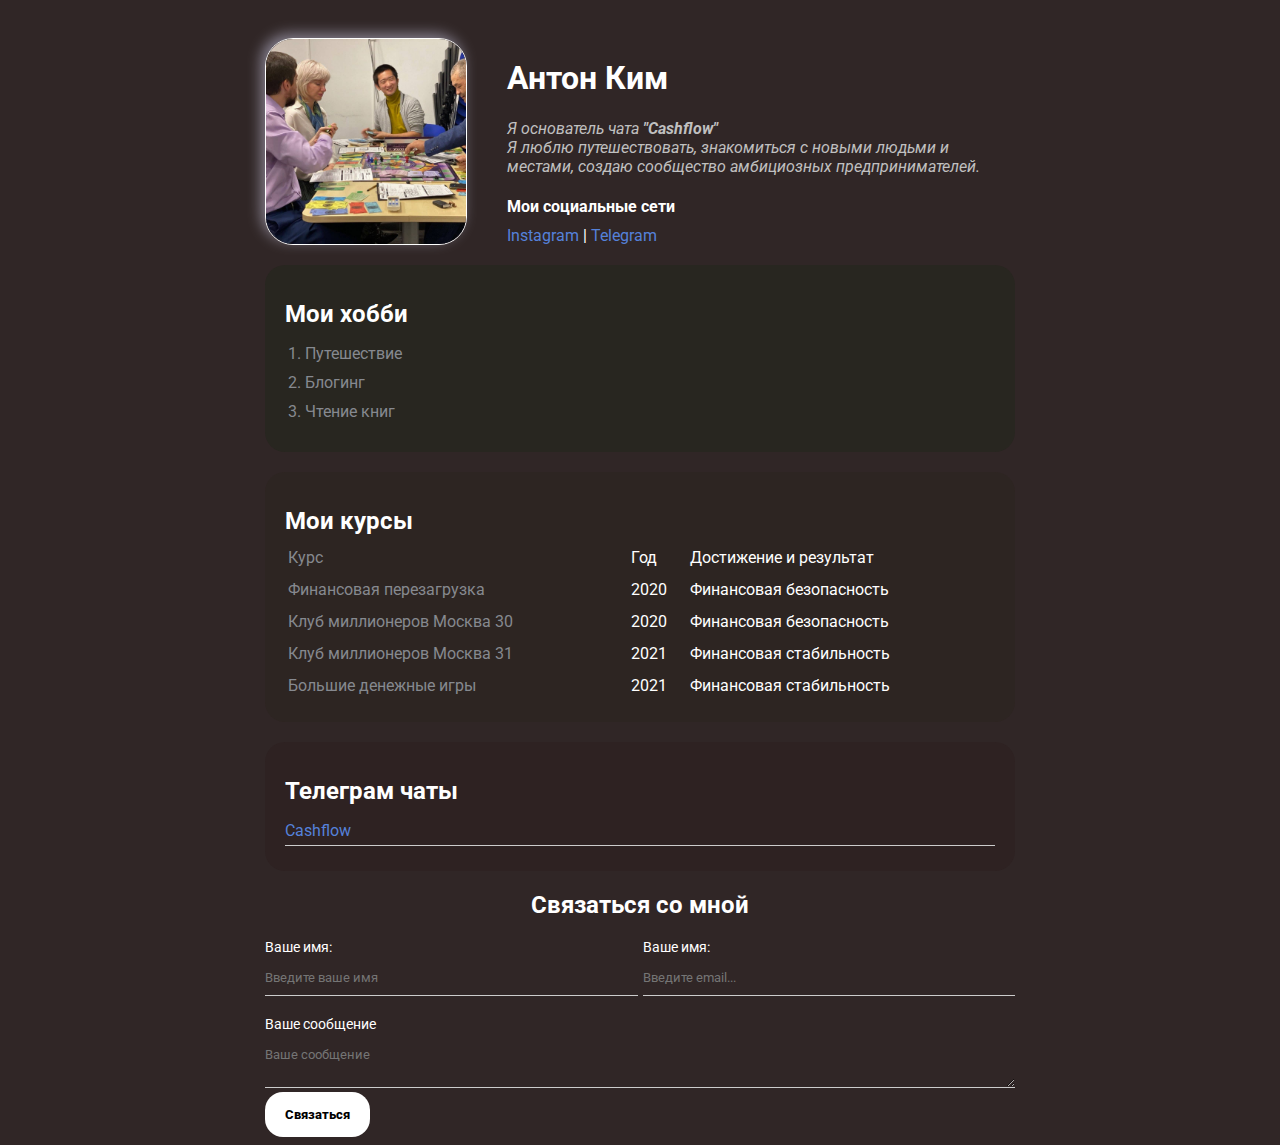
==== index.html @ 63b90139 "finish project" ====
<!DOCTYPE html>
<html>
  <head>
    <meta charset="UTF-8" />
    <title>Anton Kim</title>
    <link rel="stylesheet" href="style.css" />
    <style>
      @import url("https://fonts.googleapis.com/css2?family=Roboto&display=swap");
    </style>
  </head>
  <body>
    <div class="container">
      <div class="info">
        <img
          src="positive.jpg"
          width="200"
          alt="здесь мое фото"
          class="avatar"
        />
        <div class="info-text">
          <h1>Антон Ким</h1>
          <p>Я основатель чата&nbsp<strong>"Cashflow"</strong></p>
          <p>
            Я люблю путешествовать, знакомиться с новыми людьми и местами, создаю сообщество
            амбициозных предпринимателей.
          </p>
          <h4>Мои социальные сети</h4>
          <a href="https://www.instagram.com/ant.imp/" target="_blank"
            >Instagram</a
          >
          |
          <a href="https://t.me/akimimp" target="_blank">Telegram</a>
        </div>
      </div>

      <div class="card bg-green">
        <h2>Мои хобби</h2>
        <ol class="list">
          <li>Путешествие</li>
          <li>Блогинг</li>
          <li>Чтение книг</li>
        </ol>
      </div>

      <div class="card bg-yellow">
        <h2>Мои курсы</h2>
        <table class="table">
          <tr>
            <td>Курс</td>
            <td>Год</td>
            <td>Достижение и результат</td>
          </tr>
          <tr>
            <td>Финансовая перезагрузка</td>
            <td>2020</td>
            <td>Финансовая безопасность</td>
          </tr>
          <tr>
            <td>Клуб миллионеров Москва 30</td>
            <td>2020</td>
            <td>Финансовая безопасность</td>
          </tr>
          <tr>
            <td>Клуб миллионеров Москва 31</td>
            <td>2021</td>
            <td>Финансовая стабильность</td>
          </tr>
          <tr>
            <td>Большие денежные игры</td>
            <td>2021</td>
            <td>Финансовая стабильность</td>
          </tr>
        </table>
      </div>

      <div class="card bg-red">
        <h2>Телеграм чаты</h2>
        <ul class="link-list">
          <li><a href="telegram.html" target="_blank">Cashflow</a></li>
        </ul>
      </div>

      <div class="contact">
        <h2>Связаться со мной</h2>
        <form action="/">
          <div class="row">
            <div class="form-group">
              <label for="name">Ваше имя:</label>
              <input type="text" id="name" placeholder="Введите ваше имя" />
            </div>

            <div class="form-group">
              <label for="email">Ваше имя:</label>
              <input type="email" id="email" placeholder="Введите email..." />
            </div>
          </div>

          <div class="form-group">
            <label for="text">Ваше сообщение</label>
            <textarea id="text" cols="15" rows="2" placeholder="Ваше сообщение"></textarea>
          </div>

          <input type="submit" value="Связаться" class="btn" />
        </form>
      </div>
    </h>
  </body>
</html>
---- style.css ----
/* * {
  padding: 0;
  margin: 0;
} */

body {
  background-color: #302626;
  color: #fff;

  /* font-size: 16px;
  font-weight: normal;
  font-family: "Roboto", sans-serif; */

  font: normal 16px "Roboto", sans-serif;

  /* font-family: "Segoe UI", Tahoma, Geneva, Verdana, sans-serif; */
}

a {
  color: #5581da;
  text-decoration: none;
}

a:hover {
  text-decoration: underline;
}

a:active {
  color: blue;
}

a:visited {
  color: grey;
}

.avatar {
  width: 200px;
  border: 1px solid #fff;
  border-radius: 28px;
  padding: 0;
  box-shadow: -4px -4px 14px #86808f;
}

.info {
  display: flex;
  margin-bottom: 20px;
}

@media (max-width: 700px) {
  .info {
    text-align: center;
    display: block;
  }
}

.info-text {
  margin-left: 40px;
}
.info-text h4 {
  margin-bottom: 10px;
}

.info p {
  color: silver;
  margin: 0;
  font-style: italic;
  font-weight: normal;
  text-decoration: none;
  /*text-transform: capitalize; 
  letter-spacing: 2px;
  word-spacing: 40px;*/
}

.container {
  max-width: 750px;
  margin: auto;
  padding-top: 30px;
}

/* Box Model */
/*.social {
  background: green;
  padding: 15px;
  margin: 5px;

  border: 5px solid red;
  border-bottom-style: dotted;
  border-top-width: 15px;
  border-right-color: blue;
}*/

/*.box-model > div {
  float: left;
  background: #000;
  height: 200px;
  border: 4px solid red;
  width: 25%;
  box-sizing: border-box;
}*/

.bg-yellow {
  background: #221d0721;
}

.bg-green {
  background: #0525082d;
}

.bg-red {
  background: #2006061e;
}

.card {
  padding: 15px 20px;
  margin-bottom: 20px;
  border-radius: 20px;
}

.card h2 {
  margin-bottom: 10px;
}

.list {
  padding: 0 20px;
}

.list li {
  color: #86898f;
  margin-bottom: 10px;
}

.table {
  width: 100%;
}

.table td {
  padding-bottom: 10px;
}

.table td:nth-child(1) {
  color: #86898f;
}

/*.table tr:nth-child(odd) {
  background: red;
}*/

.link-list {
  list-style: none;
  padding: 0;
}

.link-list {
  margin-bottom: 10px;
  padding-bottom: 5px;
  border-bottom: 1px solid #ccc;
}

.contact h2 {
  text-align: center;
}

.form-group label {
  display: block;
  font-size: 14px;
  color: #fff;
}

.form-group input,
.form-group textarea {
  width: 100%;
  box-sizing: border-box;
  border: none;
  background: transparent;
  border-bottom: 1px solid #ccc;
  color: #fff;
  padding: 15px 0 10px;
  outline: none;
  font-family: inherit;
}

.row {
  display: flex;
  margin-bottom: 20px;
}

.row > .form-group {
  width: 50%;
}

.row > .form-group:last-child {
  margin-left: 5px;
  margin-right: 0;
}

.btn {
  background: #fff;
  padding: 15px 20px;
  color: #000;
  border: none;
  border-radius: 18px;
  font-family: inherit;
  cursor: pointer;
  font-weight: 800;
}

.btn:hover {
  opacity: 0.9;
}
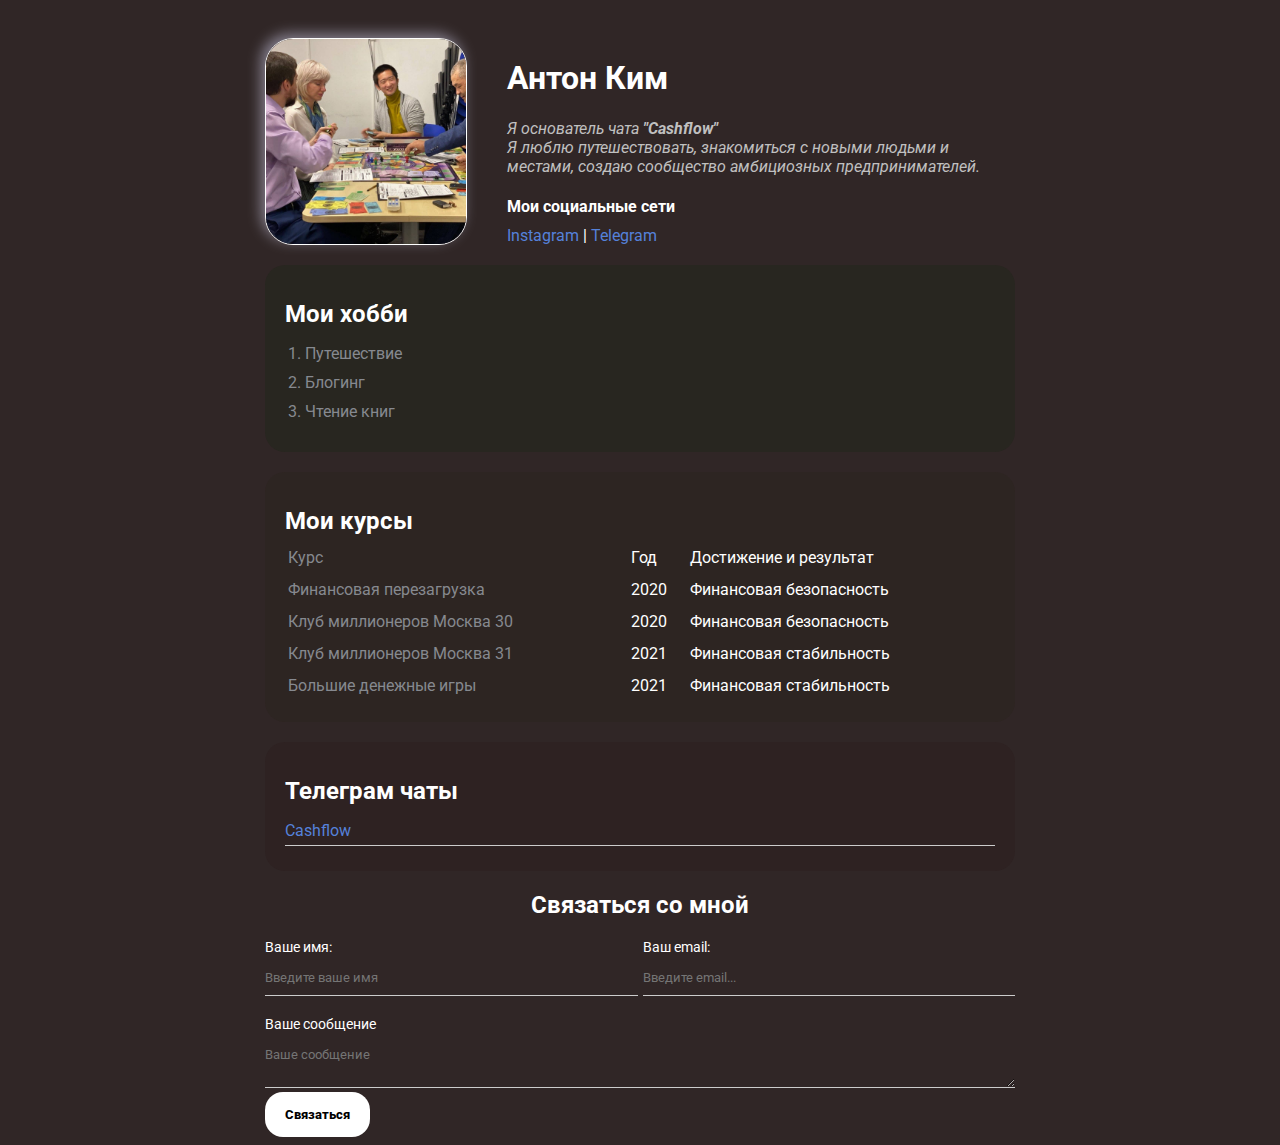
==== commit 82d19c7e: "some changes" ====
--- a/index.html
+++ b/index.html
@@ -21,8 +21,8 @@
           <h1>Антон Ким</h1>
           <p>Я основатель чата&nbsp<strong>"Cashflow"</strong></p>
           <p>
-            Я люблю путешествовать, знакомиться с новыми людьми и местами, создаю сообщество
-            амбициозных предпринимателей.
+            Я люблю путешествовать, знакомиться с новыми людьми и местами,
+            создаю сообщество амбициозных предпринимателей.
           </p>
           <h4>Мои социальные сети</h4>
           <a href="https://www.instagram.com/ant.imp/" target="_blank"
@@ -82,27 +82,42 @@
 
       <div class="contact">
         <h2>Связаться со мной</h2>
-        <form action="/">
+        <form action="send.php" method="post">
           <div class="row">
             <div class="form-group">
               <label for="name">Ваше имя:</label>
-              <input type="text" id="name" placeholder="Введите ваше имя" />
+              <input
+                type="text"
+                id="name"
+                placeholder="Введите ваше имя"
+                required
+              />
             </div>
 
             <div class="form-group">
-              <label for="email">Ваше имя:</label>
-              <input type="email" id="email" placeholder="Введите email..." />
+              <label for="email">Ваш email:</label>
+              <input
+                type="email"
+                id="email"
+                placeholder="Введите email..."
+                required
+              />
             </div>
           </div>
 
           <div class="form-group">
             <label for="text">Ваше сообщение</label>
-            <textarea id="text" cols="15" rows="2" placeholder="Ваше сообщение"></textarea>
+            <textarea
+              id="text"
+              cols="15"
+              rows="2"
+              placeholder="Ваше сообщение"
+            ></textarea>
           </div>
 
           <input type="submit" value="Связаться" class="btn" />
         </form>
       </div>
-    </h>
+    </div>
   </body>
 </html>
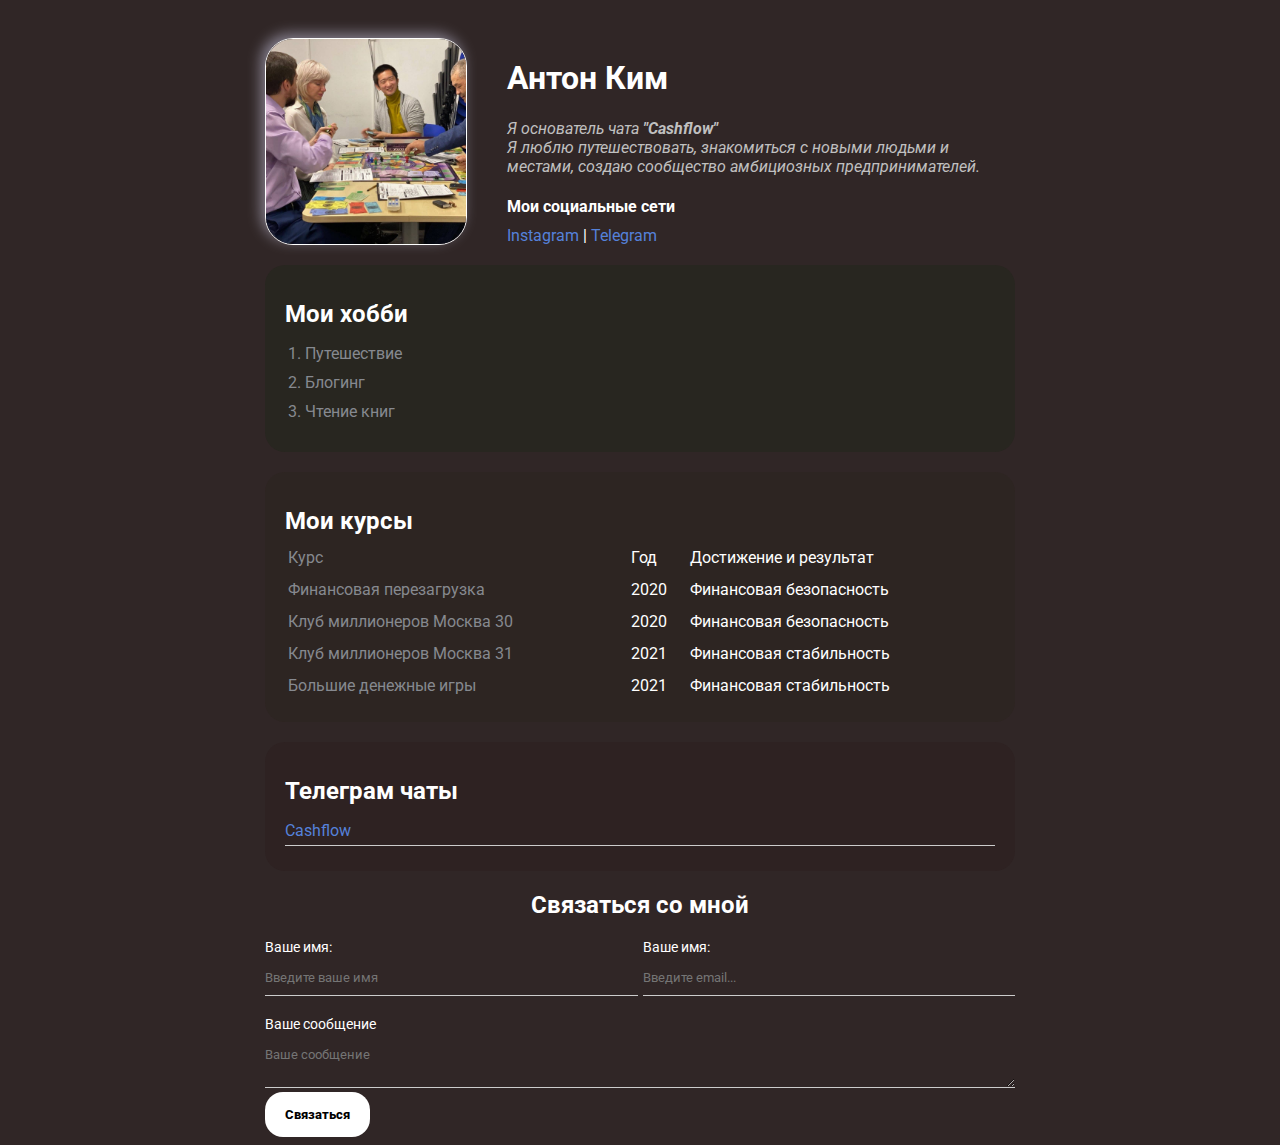
==== commit 5e7a0e12: "back" ====
--- a/index.html
+++ b/index.html
@@ -21,8 +21,8 @@
           <h1>Антон Ким</h1>
           <p>Я основатель чата&nbsp<strong>"Cashflow"</strong></p>
           <p>
-            Я люблю путешествовать, знакомиться с новыми людьми и местами,
-            создаю сообщество амбициозных предпринимателей.
+            Я люблю путешествовать, знакомиться с новыми людьми и местами, создаю сообщество
+            амбициозных предпринимателей.
           </p>
           <h4>Мои социальные сети</h4>
           <a href="https://www.instagram.com/ant.imp/" target="_blank"
@@ -82,42 +82,27 @@
 
       <div class="contact">
         <h2>Связаться со мной</h2>
-        <form action="send.php" method="post">
+        <form action="/">
           <div class="row">
             <div class="form-group">
               <label for="name">Ваше имя:</label>
-              <input
-                type="text"
-                id="name"
-                placeholder="Введите ваше имя"
-                required
-              />
+              <input type="text" id="name" placeholder="Введите ваше имя" />
             </div>
 
             <div class="form-group">
-              <label for="email">Ваш email:</label>
-              <input
-                type="email"
-                id="email"
-                placeholder="Введите email..."
-                required
-              />
+              <label for="email">Ваше имя:</label>
+              <input type="email" id="email" placeholder="Введите email..." />
             </div>
           </div>
 
           <div class="form-group">
             <label for="text">Ваше сообщение</label>
-            <textarea
-              id="text"
-              cols="15"
-              rows="2"
-              placeholder="Ваше сообщение"
-            ></textarea>
+            <textarea id="text" cols="15" rows="2" placeholder="Ваше сообщение"></textarea>
           </div>
 
           <input type="submit" value="Связаться" class="btn" />
         </form>
       </div>
-    </div>
+    </h>
   </body>
 </html>
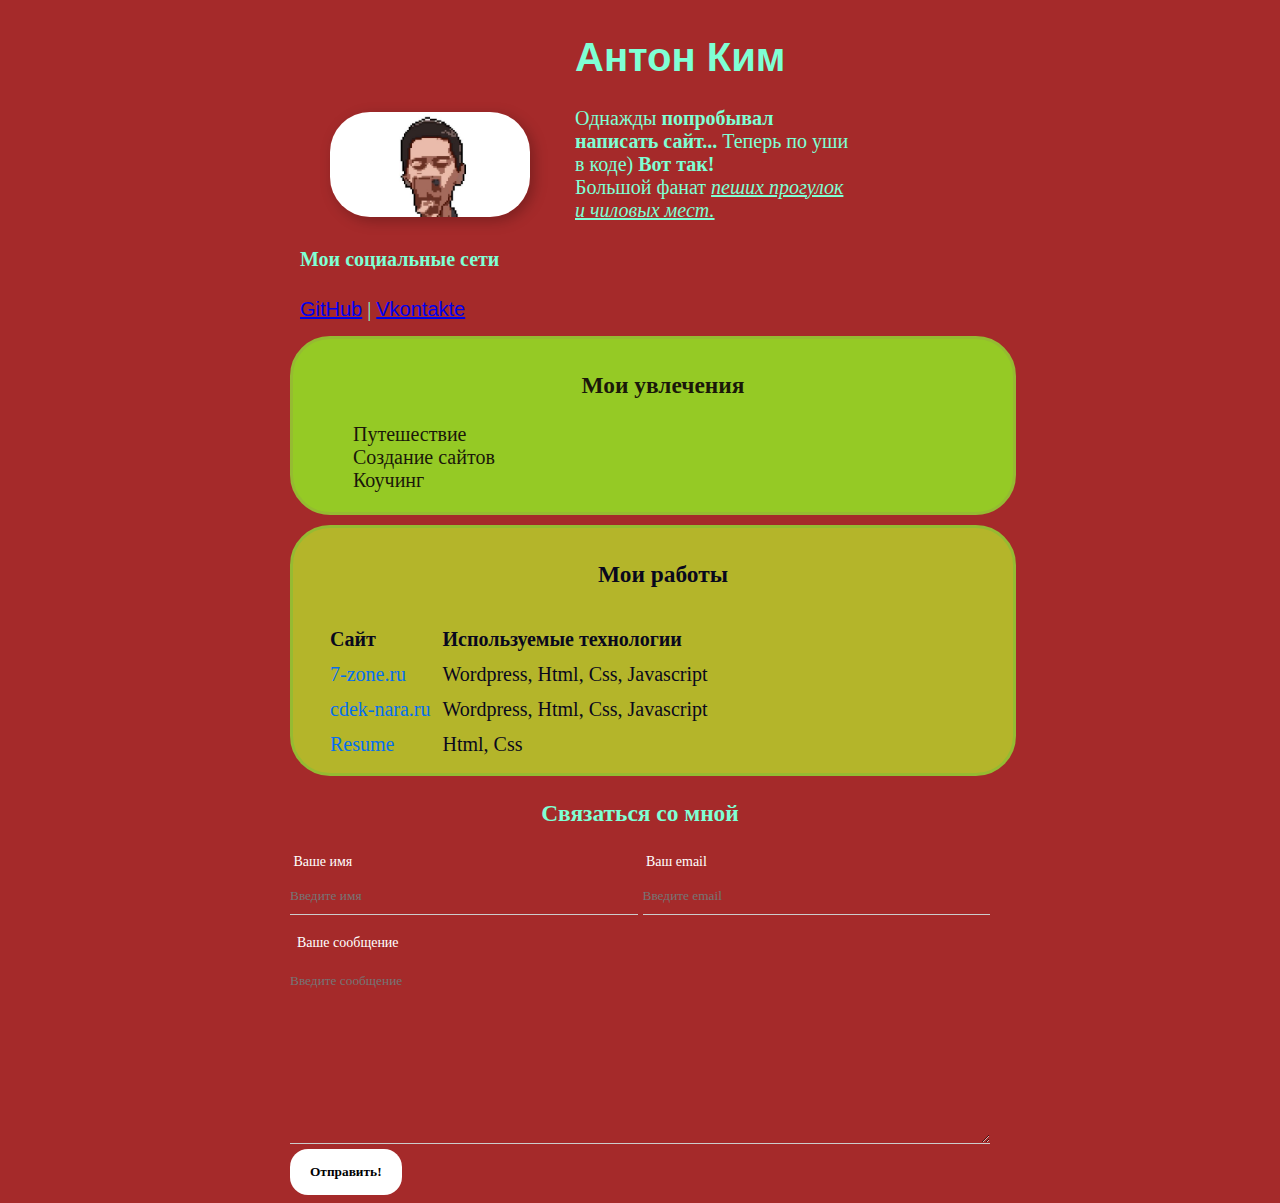
==== commit 808a7b6c: "added styles" ====
--- a/index.html
+++ b/index.html
@@ -1,108 +1,111 @@
 <!DOCTYPE html>
-<html>
+<html lang="ru">
   <head>
     <meta charset="UTF-8" />
-    <title>Anton Kim</title>
+    <meta http-equiv="X-UA-Compatible" content="IE=edge" />
+    <meta name="viewport" content="width=device-width, initial-scale=1.0" />
+    <meta
+      name="description"
+      content="Антон Ким. Рад со всеми познакомиться. Здесь вы можете познакомиться со мной, моими работами и проектами. А также написать мне или... оставить заявку."
+    />
+    <meta
+      name="keywords"
+      content="resume, cv, Anton Kim, фрилансер, сайт, визитка"
+    />
+    <title>Резюме: Антон Ким</title>
+    <link rel="shortcut icon" href="favicon/avatar.png" type="image/x-icon" />
     <link rel="stylesheet" href="style.css" />
-    <style>
-      @import url("https://fonts.googleapis.com/css2?family=Roboto&display=swap");
-    </style>
   </head>
   <body>
     <div class="container">
       <div class="info">
-        <img
-          src="positive.jpg"
-          width="200"
-          alt="здесь мое фото"
-          class="avatar"
-        />
-        <div class="info-text">
+        <img src="img/pixel_me.jpg" alt="Антон Ким" class="avatar" />
+      </div>
+      <div class="info">
+        <article>
           <h1>Антон Ким</h1>
-          <p>Я основатель чата&nbsp<strong>"Cashflow"</strong></p>
-          <p>
-            Я люблю путешествовать, знакомиться с новыми людьми и местами, создаю сообщество
-            амбициозных предпринимателей.
-          </p>
-          <h4>Мои социальные сети</h4>
-          <a href="https://www.instagram.com/ant.imp/" target="_blank"
-            >Instagram</a
-          >
-          |
-          <a href="https://t.me/akimimp" target="_blank">Telegram</a>
-        </div>
+          <div>
+            Однажды
+            <span class="font-weight">попробывал написать сайт...</span> Теперь
+            по уши в коде) <span class="font-weight">Вот так!</span>
+          </div>
+          <div>
+            Большой фанат
+            <span class="text-style">пеших прогулок и чиловых мест.</span>
+          </div>
+        </article>
       </div>
 
-      <div class="card bg-green">
-        <h2>Мои хобби</h2>
-        <ol class="list">
-          <li>Путешествие</li>
-          <li>Блогинг</li>
-          <li>Чтение книг</li>
-        </ol>
+      <div class="social">
+        <h4>Мои социальные сети</h4>
+        <a href="https://github.com/kimano94">GitHub</a>
+        |
+        <a href="https://vk.com/id224646409">Vkontakte</a>
       </div>
 
-      <div class="card bg-yellow">
-        <h2>Мои курсы</h2>
-        <table class="table">
-          <tr>
-            <td>Курс</td>
-            <td>Год</td>
-            <td>Достижение и результат</td>
-          </tr>
-          <tr>
-            <td>Финансовая перезагрузка</td>
-            <td>2020</td>
-            <td>Финансовая безопасность</td>
-          </tr>
-          <tr>
-            <td>Клуб миллионеров Москва 30</td>
-            <td>2020</td>
-            <td>Финансовая безопасность</td>
-          </tr>
-          <tr>
-            <td>Клуб миллионеров Москва 31</td>
-            <td>2021</td>
-            <td>Финансовая стабильность</td>
-          </tr>
-          <tr>
-            <td>Большие денежные игры</td>
-            <td>2021</td>
-            <td>Финансовая стабильность</td>
-          </tr>
+      <div class="card hobbie">
+        <h3>Мои увлечения</h3>
+        <ul class="list">
+          <li>Путешествие</li>
+          <li>Создание сайтов</li>
+          <li>Коучинг</li>
+        </ul>
+      </div>
+
+      <div class="card project">
+        <h3>Мои работы</h3>
+        <table>
+          <thead>
+            <tr>
+              <th>Сайт</th>
+              <th>Используемые технологии</th>
+            </tr>
+          </thead>
+          <tbody>
+            <tr>
+              <td>7-zone.ru</td>
+              <td>wordpress, html, css, javascript</td>
+            </tr>
+            <tr>
+              <td>cdek-nara.ru</td>
+              <td>wordpress, html, css, javascript</td>
+            </tr>
+            <tr>
+              <td>Resume</td>
+              <td>html, css</td>
+            </tr>
+          </tbody>
         </table>
       </div>
 
-      <div class="card bg-red">
-        <h2>Телеграм чаты</h2>
-        <ul class="link-list">
-          <li><a href="telegram.html" target="_blank">Cashflow</a></li>
-        </ul>
-      </div>
-
       <div class="contact">
-        <h2>Связаться со мной</h2>
-        <form action="/">
+        <h3>Связаться со мной</h3>
+        <form action="#">
           <div class="row">
             <div class="form-group">
-              <label for="name">Ваше имя:</label>
-              <input type="text" id="name" placeholder="Введите ваше имя" />
+              <label for="">Ваше имя</label>
+              <input type="text" name="" id="" placeholder="Введите имя" />
             </div>
-
             <div class="form-group">
-              <label for="email">Ваше имя:</label>
-              <input type="email" id="email" placeholder="Введите email..." />
+              <label for="">Ваш email</label>
+              <input type="email" name="" id="" placeholder="Введите email" />
             </div>
           </div>
 
           <div class="form-group">
-            <label for="text">Ваше сообщение</label>
-            <textarea id="text" cols="15" rows="2" placeholder="Ваше сообщение"></textarea>
+            <label for="">Ваше сообщение</label>
+            <textarea
+              name=""
+              id=""
+              cols="30"
+              rows="10"
+              placeholder="Введите сообщение"
+            ></textarea>
           </div>
 
-          <input type="submit" value="Связаться" class="btn" />
+          <button type="submit" class="btn">Отправить!</button>
         </form>
       </div>
-    </h>
+    </div>
   </body>
 </html>
--- a/style.css
+++ b/style.css
@@ -1,162 +1,112 @@
-/* * {
-  padding: 0;
-  margin: 0;
-} */
+* {
+}
+
+@import url("https://fonts.googleapis.com/css2?family=Fira+Sans+Condensed&family=Literata:opsz@7..72&display=swap");
 
 body {
-  background-color: #302626;
-  color: #fff;
+  width: calc(100%-10px);
+  height: auto;
 
-  /* font-size: 16px;
-  font-weight: normal;
-  font-family: "Roboto", sans-serif; */
+  font: normal 20px "Literata", serif;
 
-  font: normal 16px "Roboto", sans-serif;
+  color: aquamarine;
+  background: brown;
+}
 
-  /* font-family: "Segoe UI", Tahoma, Geneva, Verdana, sans-serif; */
+h1 {
+  font-family: "Fira Sans Condensed", sans-serif;
 }
 
 a {
-  color: #5581da;
+  font-family: "Fira Sans Condensed", sans-serif;
+}
+
+a:active {
+  color: red;
   text-decoration: none;
 }
 
 a:hover {
+  color: inherit;
+  text-transform: uppercase;
+}
+
+a:visited {
+  color: inherit;
+  text-decoration: none;
+}
+
+h3 {
+  text-align: center;
+}
+
+table {
+  padding: 10px;
+}
+
+table thead {
+  text-align: left;
+}
+
+th,
+td {
+  padding: 5px;
+}
+
+tbody tr td:first-child {
+  color: #046ef0;
+}
+
+tbody tr td:nth-child(2) {
+  text-transform: capitalize;
+}
+
+article {
+}
+
+.container {
+  max-width: 700px;
+  margin: auto;
+}
+
+.font-weight {
+  font-weight: bold;
+}
+
+.text-style {
+  font-style: italic;
   text-decoration: underline;
 }
 
-a:active {
-  color: blue;
+.card {
+  width: 700px;
+  height: auto;
+  border: 3px solid #95bb32;
+  border-radius: 40px;
+  margin: 10px 0;
+  margin-bottom: 10px;
+  padding: 10px 0 0 20px;
 }
 
-a:visited {
-  color: grey;
+.hobbie {
+  color: #1a1809;
+  background-color: #95ca25;
 }
 
-.avatar {
-  width: 200px;
-  border: 1px solid #fff;
-  border-radius: 28px;
-  padding: 0;
-  box-shadow: -4px -4px 14px #86808f;
+.project {
+  color: #09081d;
+  background-color: #b7cf2bd8;
 }
 
-.info {
-  display: flex;
-  margin-bottom: 20px;
+.social {
+  margin: 15px 0;
+  padding-left: 10px;
+}
+.list {
+  list-style: none;
 }
 
-@media (max-width: 700px) {
-  .info {
-    text-align: center;
-    display: block;
-  }
-}
-
-.info-text {
-  margin-left: 40px;
-}
-.info-text h4 {
-  margin-bottom: 10px;
-}
-
-.info p {
-  color: silver;
-  margin: 0;
-  font-style: italic;
-  font-weight: normal;
-  text-decoration: none;
-  /*text-transform: capitalize; 
-  letter-spacing: 2px;
-  word-spacing: 40px;*/
-}
-
-.container {
-  max-width: 750px;
-  margin: auto;
-  padding-top: 30px;
-}
-
-/* Box Model */
-/*.social {
-  background: green;
-  padding: 15px;
-  margin: 5px;
-
-  border: 5px solid red;
-  border-bottom-style: dotted;
-  border-top-width: 15px;
-  border-right-color: blue;
-}*/
-
-/*.box-model > div {
-  float: left;
-  background: #000;
-  height: 200px;
-  border: 4px solid red;
-  width: 25%;
-  box-sizing: border-box;
-}*/
-
-.bg-yellow {
-  background: #221d0721;
-}
-
-.bg-green {
-  background: #0525082d;
-}
-
-.bg-red {
-  background: #2006061e;
-}
-
-.card {
-  padding: 15px 20px;
-  margin-bottom: 20px;
-  border-radius: 20px;
-}
-
-.card h2 {
-  margin-bottom: 10px;
-}
-
-.list {
-  padding: 0 20px;
-}
-
-.list li {
-  color: #86898f;
-  margin-bottom: 10px;
-}
-
-.table {
-  width: 100%;
-}
-
-.table td {
-  padding-bottom: 10px;
-}
-
-.table td:nth-child(1) {
-  color: #86898f;
-}
-
-/*.table tr:nth-child(odd) {
-  background: red;
-}*/
-
-.link-list {
-  list-style: none;
-  padding: 0;
-}
-
-.link-list {
-  margin-bottom: 10px;
-  padding-bottom: 5px;
-  border-bottom: 1px solid #ccc;
-}
-
-.contact h2 {
+.contact h3 {
   text-align: center;
 }
 
@@ -164,6 +114,7 @@
   display: block;
   font-size: 14px;
   color: #fff;
+  margin: 1%;
 }
 
 .form-group input,
@@ -207,3 +158,32 @@
 .btn:hover {
   opacity: 0.9;
 }
+
+.info {
+  width: 40%;
+  display: inline-block;
+  box-sizing: border-box;
+}
+
+.avatar {
+  width: 200px;
+  display: block;
+  margin: auto;
+  border-radius: 40px;
+  box-shadow: 4px 4px 14px rgba(0, 0, 0, 0.25);
+}
+
+@media (max-width: 500px) {
+  * {
+    margin: 0;
+    padding: 0;
+  }
+
+  body,
+  .container {
+    display: block;
+    text-align: center;
+
+    font-size: 12px;
+  }
+}
